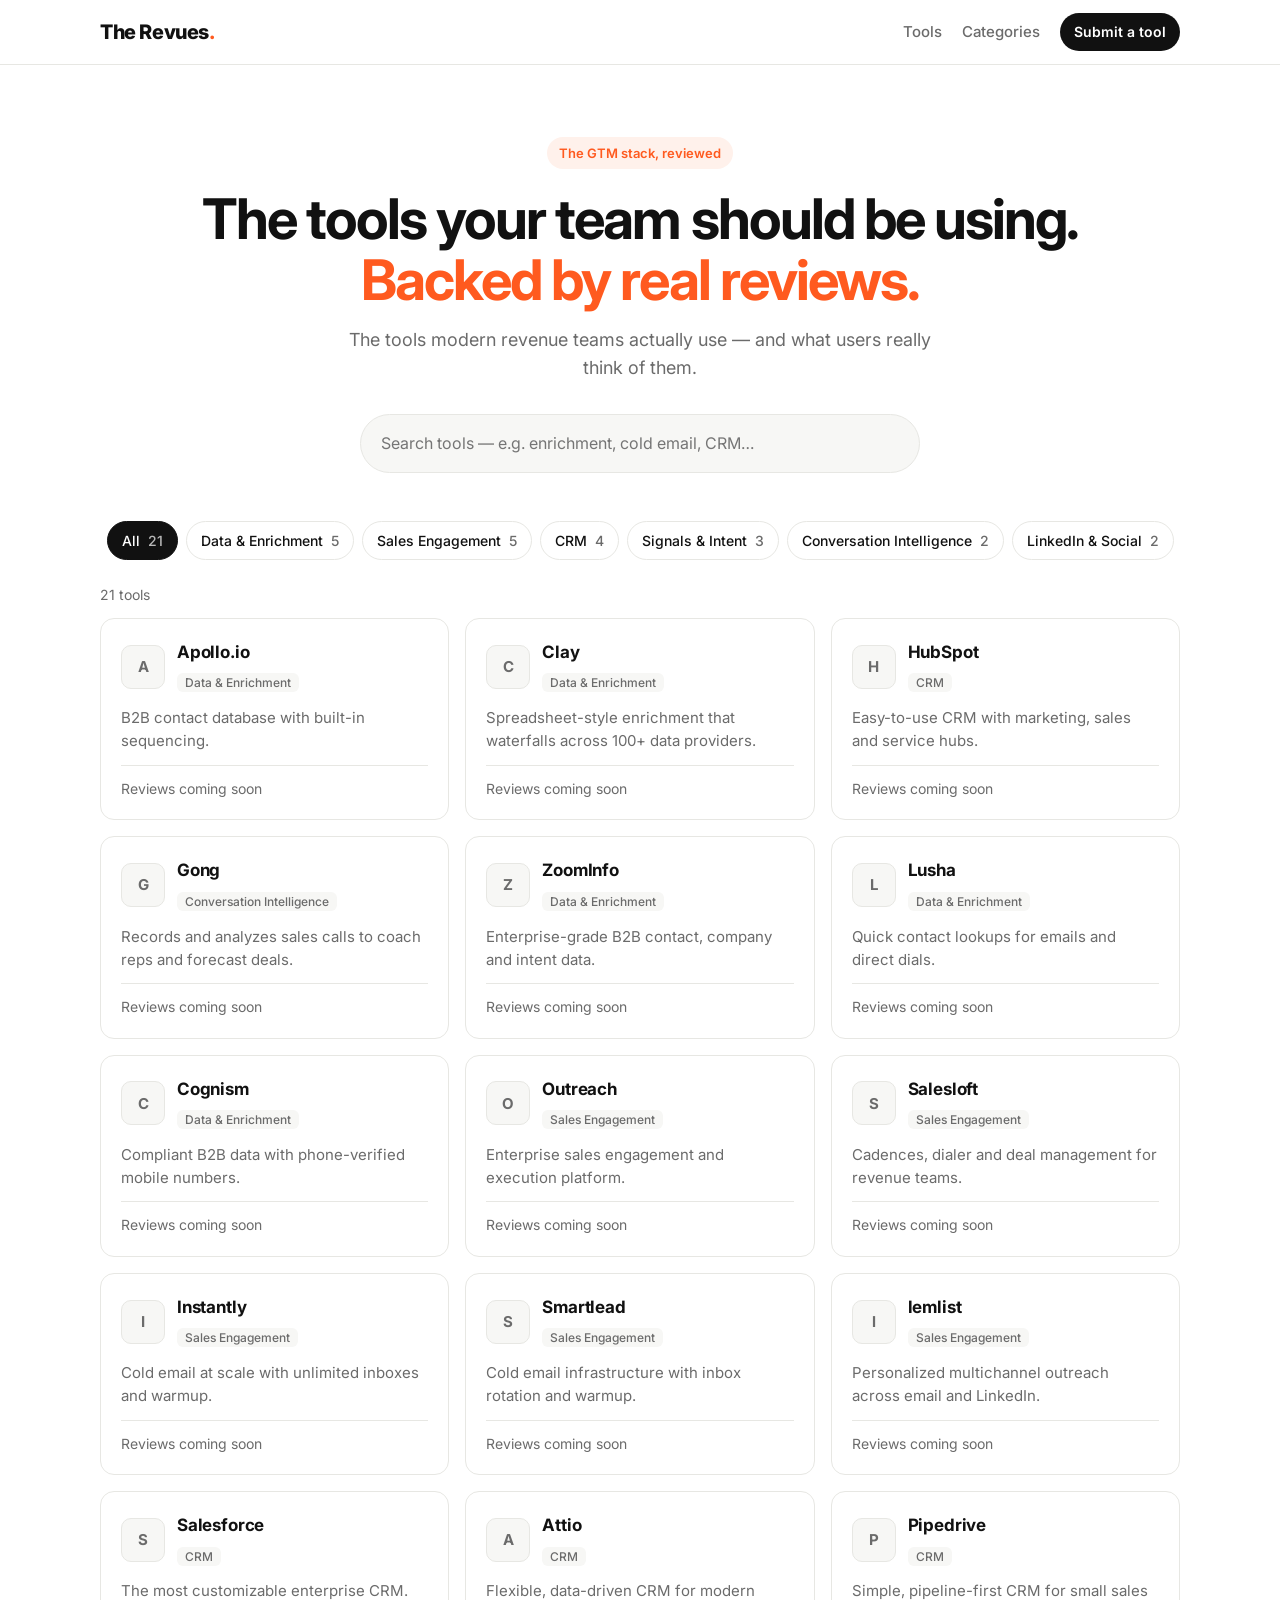
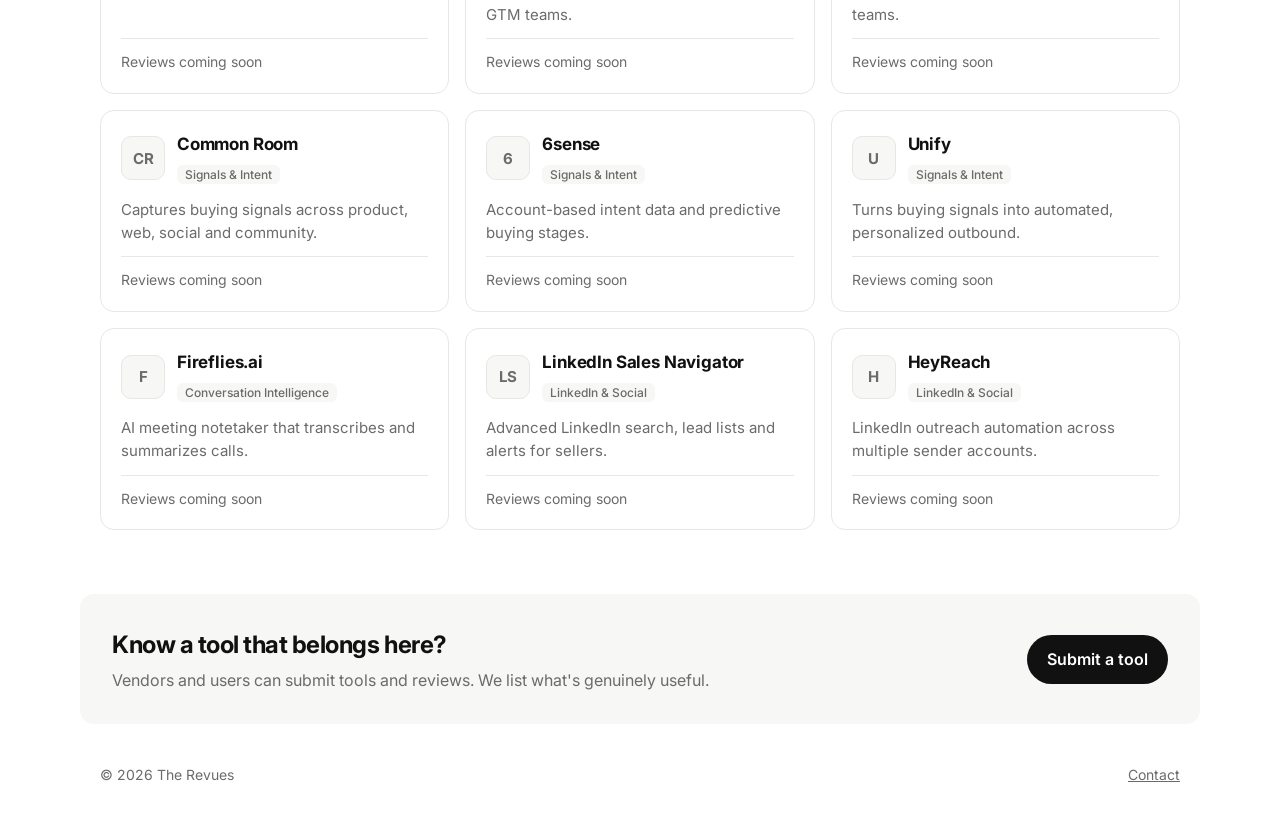
==== index.html @ 81233e91 "Build The Revues tool directory site Static site (no build step): homepage with search and category " ====
<!doctype html>
<html lang="en">
<head>
  <meta charset="utf-8" />
  <meta name="viewport" content="width=device-width, initial-scale=1" />
  <title>The Revues — The GTM tools worth using, reviewed</title>
  <meta name="description" content="A curated directory of the sales and GTM tools companies should be using, with real user reviews." />
  <link rel="preconnect" href="https://fonts.googleapis.com" />
  <link rel="stylesheet" href="https://fonts.googleapis.com/css2?family=Inter:wght@400;500;600;700;800&display=swap" />
  <link rel="stylesheet" href="styles.css" />
</head>
<body>
  <header class="nav">
    <div class="wrap nav-inner">
      <a href="index.html" class="logo">The Revues<span>.</span></a>
      <nav>
        <a href="#tools">Tools</a>
        <a href="#categories">Categories</a>
        <a class="btn btn-sm" data-submit href="#">Submit a tool</a>
      </nav>
    </div>
  </header>

  <main>
    <section class="hero">
      <div class="wrap">
        <p class="eyebrow">The GTM stack, reviewed</p>
        <h1>The tools your team should be using.<br /><span>Backed by real reviews.</span></h1>
        <p class="lede" data-tagline></p>
        <div class="search">
          <input id="search" type="search" placeholder="Search tools — e.g. enrichment, cold email, CRM…" autocomplete="off" />
        </div>
      </div>
    </section>

    <section id="categories" class="wrap">
      <div class="chips" id="chips"></div>
    </section>

    <section id="tools" class="wrap">
      <p class="count" id="count"></p>
      <div class="grid" id="grid"></div>
      <p class="empty" id="empty" hidden>No tools match that search. <a href="#" data-submit>Suggest one?</a></p>
    </section>

    <section class="wrap cta">
      <div>
        <h2>Know a tool that belongs here?</h2>
        <p>Vendors and users can submit tools and reviews. We list what's genuinely useful.</p>
      </div>
      <a class="btn" data-submit href="#">Submit a tool</a>
    </section>
  </main>

  <footer class="wrap footer">
    <span>© <span data-year></span> The Revues</span>
    <a data-submit href="#">Contact</a>
  </footer>

  <script src="data/tools.js"></script>
  <script src="app.js"></script>
  <script>Revues.home();</script>
</body>
</html>
---- styles.css ----
:root {
  --bg: #ffffff;
  --surface: #f7f7f5;
  --card: #ffffff;
  --text: #111111;
  --muted: #6b6b6b;
  --line: #e7e7e3;
  --accent: #ff5a1f;
  --accent-soft: #fff1eb;
  --good: #128a4a;
  --warn: #b4441a;
  --radius: 14px;
}
@media (prefers-color-scheme: dark) {
  :root {
    --bg: #0e0e0e;
    --surface: #171717;
    --card: #161616;
    --text: #f2f2f2;
    --muted: #9a9a9a;
    --line: #2a2a2a;
    --accent-soft: #2a1710;
    --good: #4cc282;
    --warn: #f08a5d;
  }
}
* { box-sizing: border-box; }
body {
  margin: 0;
  font-family: Inter, system-ui, -apple-system, sans-serif;
  background: var(--bg);
  color: var(--text);
  line-height: 1.55;
  -webkit-font-smoothing: antialiased;
}
a { color: inherit; }
.wrap { max-width: 1120px; margin: 0 auto; padding: 0 20px; }
.muted { color: var(--muted); }

/* Nav */
.nav { border-bottom: 1px solid var(--line); position: sticky; top: 0; background: color-mix(in srgb, var(--bg) 90%, transparent); backdrop-filter: blur(8px); z-index: 10; }
.nav-inner { display: flex; align-items: center; justify-content: space-between; height: 64px; }
.logo { font-weight: 800; font-size: 20px; text-decoration: none; letter-spacing: -0.02em; }
.logo span { color: var(--accent); }
.nav nav { display: flex; gap: 20px; align-items: center; }
.nav nav a:not(.btn) { text-decoration: none; color: var(--muted); font-weight: 500; font-size: 15px; }
.nav nav a:not(.btn):hover { color: var(--text); }

/* Buttons */
.btn { display: inline-block; background: var(--text); color: var(--bg); padding: 12px 20px; border-radius: 999px; font-weight: 600; text-decoration: none; white-space: nowrap; }
.btn:hover { background: var(--accent); color: #fff; }
.btn-sm { padding: 8px 14px; font-size: 14px; }
.btn-ghost { background: transparent; color: var(--text); border: 1px solid var(--line); }

/* Hero */
.hero { padding: 72px 0 40px; text-align: center; }
.eyebrow { display: inline-block; background: var(--accent-soft); color: var(--accent); font-weight: 600; font-size: 13px; padding: 6px 12px; border-radius: 999px; margin: 0 0 20px; }
.hero h1 { font-size: clamp(32px, 5.5vw, 56px); line-height: 1.08; letter-spacing: -0.035em; margin: 0 0 16px; }
.hero h1 span { color: var(--accent); }
.lede { color: var(--muted); font-size: 18px; max-width: 620px; margin: 0 auto; }
.search { max-width: 560px; margin: 32px auto 0; }
.search input { width: 100%; font: inherit; font-size: 16px; padding: 16px 20px; border-radius: 999px; border: 1px solid var(--line); background: var(--surface); color: var(--text); outline: none; }
.search input:focus { border-color: var(--accent); box-shadow: 0 0 0 4px var(--accent-soft); }

/* Category chips */
.chips { display: flex; flex-wrap: wrap; gap: 8px; justify-content: center; padding: 8px 0 24px; }
.chip { font: inherit; font-size: 14px; font-weight: 500; border: 1px solid var(--line); background: var(--card); color: var(--text); padding: 8px 14px; border-radius: 999px; cursor: pointer; }
.chip span { color: var(--muted); margin-left: 4px; }
.chip:hover { border-color: var(--text); }
.chip.active { background: var(--text); color: var(--bg); border-color: var(--text); }
.chip.active span { color: inherit; opacity: 0.7; }

/* Grid + cards */
.count { color: var(--muted); font-size: 14px; margin: 0 0 12px; }
.grid { display: grid; grid-template-columns: repeat(auto-fill, minmax(300px, 1fr)); gap: 16px; }
.card { display: flex; flex-direction: column; gap: 12px; background: var(--card); border: 1px solid var(--line); border-radius: var(--radius); padding: 20px; text-decoration: none; transition: transform .15s, border-color .15s, box-shadow .15s; }
.card:hover { transform: translateY(-2px); border-color: var(--text); box-shadow: 0 8px 24px rgba(0,0,0,.06); }
.card-top { display: flex; gap: 12px; align-items: center; }
.card h3 { margin: 0 0 4px; font-size: 17px; letter-spacing: -0.01em; }
.card p { margin: 0; color: var(--muted); font-size: 15px; flex: 1; }
.card-foot { font-size: 14px; border-top: 1px solid var(--line); padding-top: 12px; }
.tag { font-size: 12px; font-weight: 500; color: var(--muted); background: var(--surface); padding: 2px 8px; border-radius: 6px; }
.empty { text-align: center; color: var(--muted); padding: 40px 0; }

.logo-box { position: relative; flex: none; display: grid; place-items: center; background: var(--surface); border: 1px solid var(--line); border-radius: 10px; overflow: hidden; font-weight: 700; color: var(--muted); }
.logo-box img { position: absolute; inset: 0; width: 100%; height: 100%; object-fit: contain; padding: 18%; background: #fff; }
.logo-md { width: 44px; height: 44px; font-size: 15px; }
.logo-lg { width: 72px; height: 72px; font-size: 24px; border-radius: 16px; }

.stars { color: #f5a623; letter-spacing: 1px; }
.rating strong { margin: 0 4px 0 6px; }

/* CTA + footer */
.cta { display: flex; justify-content: space-between; align-items: center; gap: 24px; margin-top: 64px; padding: 32px; background: var(--surface); border-radius: var(--radius); }
.cta h2 { margin: 0 0 4px; letter-spacing: -0.02em; }
.cta p { margin: 0; color: var(--muted); }
.footer { display: flex; justify-content: space-between; color: var(--muted); font-size: 14px; padding: 40px 20px; }

/* Tool page */
.back { display: inline-block; margin: 32px 0 16px; color: var(--muted); text-decoration: none; font-size: 14px; }
.back:hover { color: var(--text); }
.tool-head { display: grid; grid-template-columns: auto 1fr auto; gap: 20px; align-items: center; padding-bottom: 32px; border-bottom: 1px solid var(--line); }
.tool-head h1 { margin: 0; font-size: 36px; letter-spacing: -0.03em; }
.tool-head .lede { margin: 4px 0 8px; text-align: left; }
.tool-actions { display: flex; flex-direction: column; gap: 8px; }
.tool-body { display: grid; grid-template-columns: 1fr 300px; gap: 48px; padding-top: 16px; }
.tool-body h2 { letter-spacing: -0.02em; margin-top: 32px; }
.proscons { display: grid; grid-template-columns: 1fr 1fr; gap: 16px; }
.proscons > div { background: var(--surface); border-radius: var(--radius); padding: 16px 20px; }
.proscons h3 { margin: 0 0 8px; font-size: 15px; }
.proscons ul { margin: 0; padding: 0; list-style: none; }
.proscons li { padding-left: 22px; position: relative; margin: 6px 0; font-size: 15px; }
.pros li::before { content: "✓"; position: absolute; left: 0; color: var(--good); font-weight: 700; }
.cons li::before { content: "!"; position: absolute; left: 4px; color: var(--warn); font-weight: 700; }
.review { margin: 0 0 12px; padding: 20px; border: 1px solid var(--line); border-radius: var(--radius); }
.review blockquote { margin: 0 0 8px; font-size: 16px; }
.review figcaption { font-size: 14px; }
.empty-reviews p { margin: 0; color: var(--muted); }
.facts { align-self: start; position: sticky; top: 88px; margin-top: 32px; border: 1px solid var(--line); border-radius: var(--radius); padding: 20px; }
.facts dl { margin: 0; }
.facts dt { font-size: 12px; text-transform: uppercase; letter-spacing: .06em; color: var(--muted); font-weight: 600; }
.facts dd { margin: 2px 0 16px; font-size: 15px; }
.facts dd:last-child { margin-bottom: 0; }
.related { margin-top: 64px; }
.notfound { text-align: center; padding: 120px 0; }

@media (max-width: 760px) {
  .nav nav a:not(.btn) { display: none; }
  .hero { padding: 48px 0 24px; }
  .grid { grid-template-columns: 1fr; }
  .cta { flex-direction: column; align-items: flex-start; }
  .tool-head { grid-template-columns: auto 1fr; }
  .tool-actions { grid-column: 1 / -1; flex-direction: row; flex-wrap: wrap; }
  .tool-body { grid-template-columns: 1fr; gap: 0; }
  .proscons { grid-template-columns: 1fr; }
  .facts { position: static; }
}
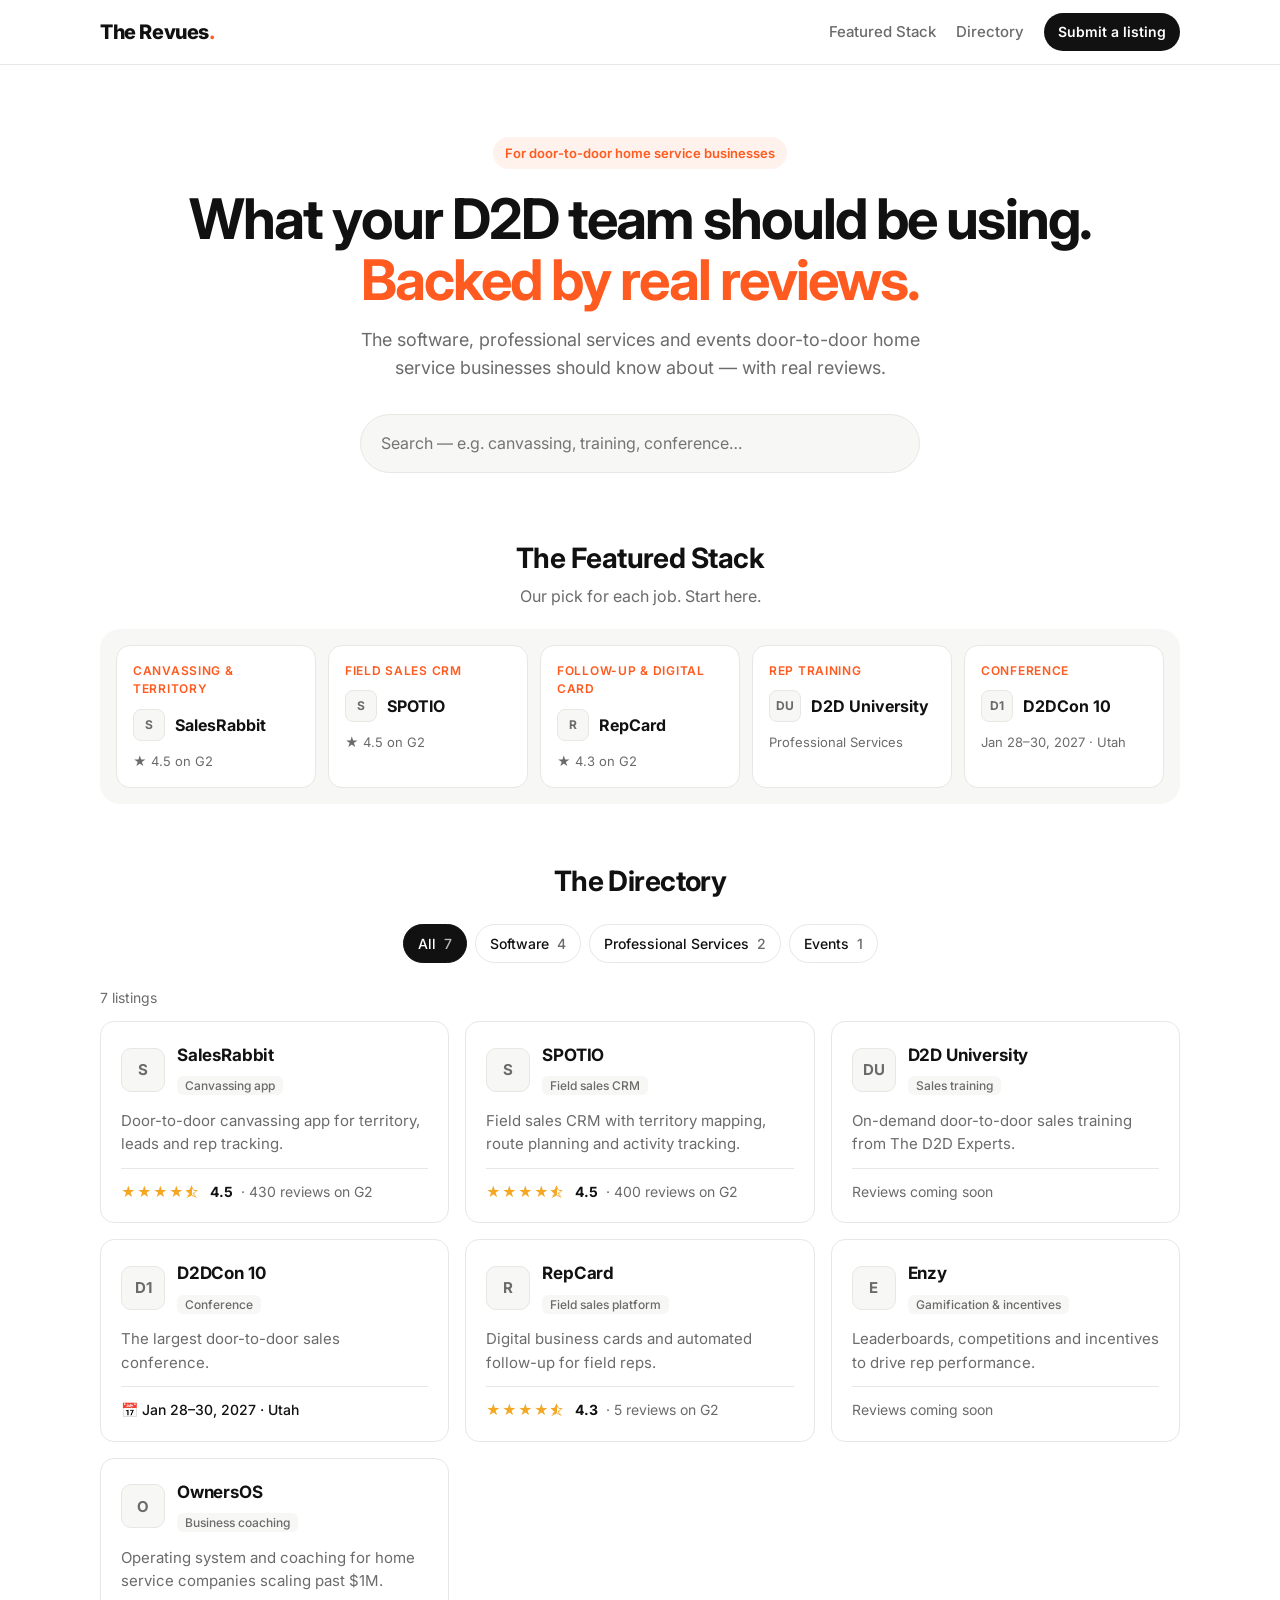
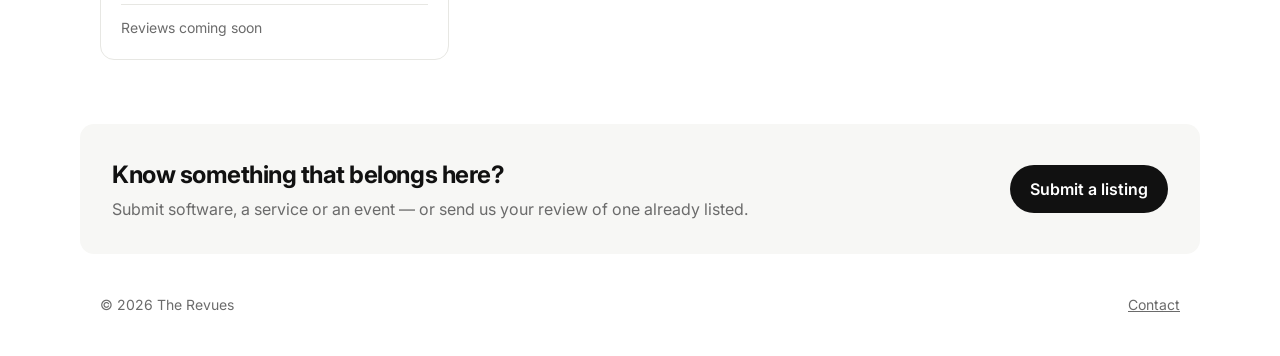
==== commit b163196c: "Refocus on D2D home services: 3 categories, Featured Stack, real ratings - Categories are now Softwa" ====
--- a/index.html
+++ b/index.html
@@ -3,8 +3,8 @@
 <head>
   <meta charset="utf-8" />
   <meta name="viewport" content="width=device-width, initial-scale=1" />
-  <title>The Revues — The GTM tools worth using, reviewed</title>
-  <meta name="description" content="A curated directory of the sales and GTM tools companies should be using, with real user reviews." />
+  <title>The Revues — The door-to-door home services stack, reviewed</title>
+  <meta name="description" content="Software, professional services and events for door-to-door home service businesses, with real reviews." />
   <link rel="preconnect" href="https://fonts.googleapis.com" />
   <link rel="stylesheet" href="https://fonts.googleapis.com/css2?family=Inter:wght@400;500;600;700;800&display=swap" />
   <link rel="stylesheet" href="styles.css" />
@@ -14,9 +14,9 @@
     <div class="wrap nav-inner">
       <a href="index.html" class="logo">The Revues<span>.</span></a>
       <nav>
-        <a href="#tools">Tools</a>
-        <a href="#categories">Categories</a>
-        <a class="btn btn-sm" data-submit href="#">Submit a tool</a>
+        <a href="#stack">Featured Stack</a>
+        <a href="#tools">Directory</a>
+        <a class="btn btn-sm" data-submit href="#">Submit a listing</a>
       </nav>
     </div>
   </header>
@@ -24,31 +24,40 @@
   <main>
     <section class="hero">
       <div class="wrap">
-        <p class="eyebrow">The GTM stack, reviewed</p>
-        <h1>The tools your team should be using.<br /><span>Backed by real reviews.</span></h1>
+        <p class="eyebrow">For door-to-door home service businesses</p>
+        <h1>What your D2D team should be using.<br /><span>Backed by real reviews.</span></h1>
         <p class="lede" data-tagline></p>
         <div class="search">
-          <input id="search" type="search" placeholder="Search tools — e.g. enrichment, cold email, CRM…" autocomplete="off" />
+          <input id="search" type="search" placeholder="Search — e.g. canvassing, training, conference…" autocomplete="off" />
         </div>
       </div>
     </section>
 
+    <section id="stack" class="wrap stack-section">
+      <div class="section-head">
+        <h2>The Featured Stack</h2>
+        <p>Our pick for each job. Start here.</p>
+      </div>
+      <div class="stack" id="stack-list"></div>
+    </section>
+
     <section id="categories" class="wrap">
+      <h2 class="dir-title">The Directory</h2>
       <div class="chips" id="chips"></div>
     </section>
 
     <section id="tools" class="wrap">
       <p class="count" id="count"></p>
       <div class="grid" id="grid"></div>
-      <p class="empty" id="empty" hidden>No tools match that search. <a href="#" data-submit>Suggest one?</a></p>
+      <p class="empty" id="empty" hidden>Nothing matches that search. <a href="#" data-submit>Suggest one?</a></p>
     </section>
 
     <section class="wrap cta">
       <div>
-        <h2>Know a tool that belongs here?</h2>
-        <p>Vendors and users can submit tools and reviews. We list what's genuinely useful.</p>
+        <h2>Know something that belongs here?</h2>
+        <p>Submit software, a service or an event — or send us your review of one already listed.</p>
       </div>
-      <a class="btn" data-submit href="#">Submit a tool</a>
+      <a class="btn" data-submit href="#">Submit a listing</a>
     </section>
   </main>
 
--- a/styles.css
+++ b/styles.css
@@ -135,3 +135,24 @@
   .proscons { grid-template-columns: 1fr; }
   .facts { position: static; }
 }
+
+/* Featured stack */
+.section-head { text-align: center; margin-bottom: 20px; }
+.section-head h2, .dir-title { margin: 0 0 4px; font-size: 28px; letter-spacing: -0.02em; }
+.section-head p { margin: 0; color: var(--muted); }
+.stack-section { margin: 24px auto 56px; }
+.stack { display: grid; grid-template-columns: repeat(auto-fit, minmax(190px, 1fr)); gap: 12px; padding: 16px; background: var(--surface); border-radius: calc(var(--radius) + 6px); }
+.stack-item { display: flex; flex-direction: column; gap: 10px; padding: 16px; background: var(--card); border: 1px solid var(--line); border-radius: var(--radius); text-decoration: none; transition: border-color .15s, transform .15s; }
+.stack-item:hover { border-color: var(--accent); transform: translateY(-2px); }
+.stack-job { font-size: 12px; font-weight: 600; text-transform: uppercase; letter-spacing: .06em; color: var(--accent); }
+.stack-name { display: flex; align-items: center; gap: 10px; font-size: 16px; }
+.stack-meta { font-size: 13px; color: var(--muted); }
+.logo-sm { width: 32px; height: 32px; font-size: 12px; border-radius: 8px; }
+.dir-title { text-align: center; margin-bottom: 12px; }
+
+/* Ratings by source on tool page */
+.ratings { display: flex; flex-wrap: wrap; gap: 12px; margin-bottom: 16px; }
+.rating-src { display: flex; align-items: center; gap: 12px; padding: 14px 18px; border: 1px solid var(--line); border-radius: var(--radius); text-decoration: none; font-size: 14px; line-height: 1.4; }
+.rating-src:hover { border-color: var(--text); }
+.rating-big { font-size: 30px; font-weight: 800; letter-spacing: -0.03em; }
+.event-when { color: var(--text); font-weight: 500; }
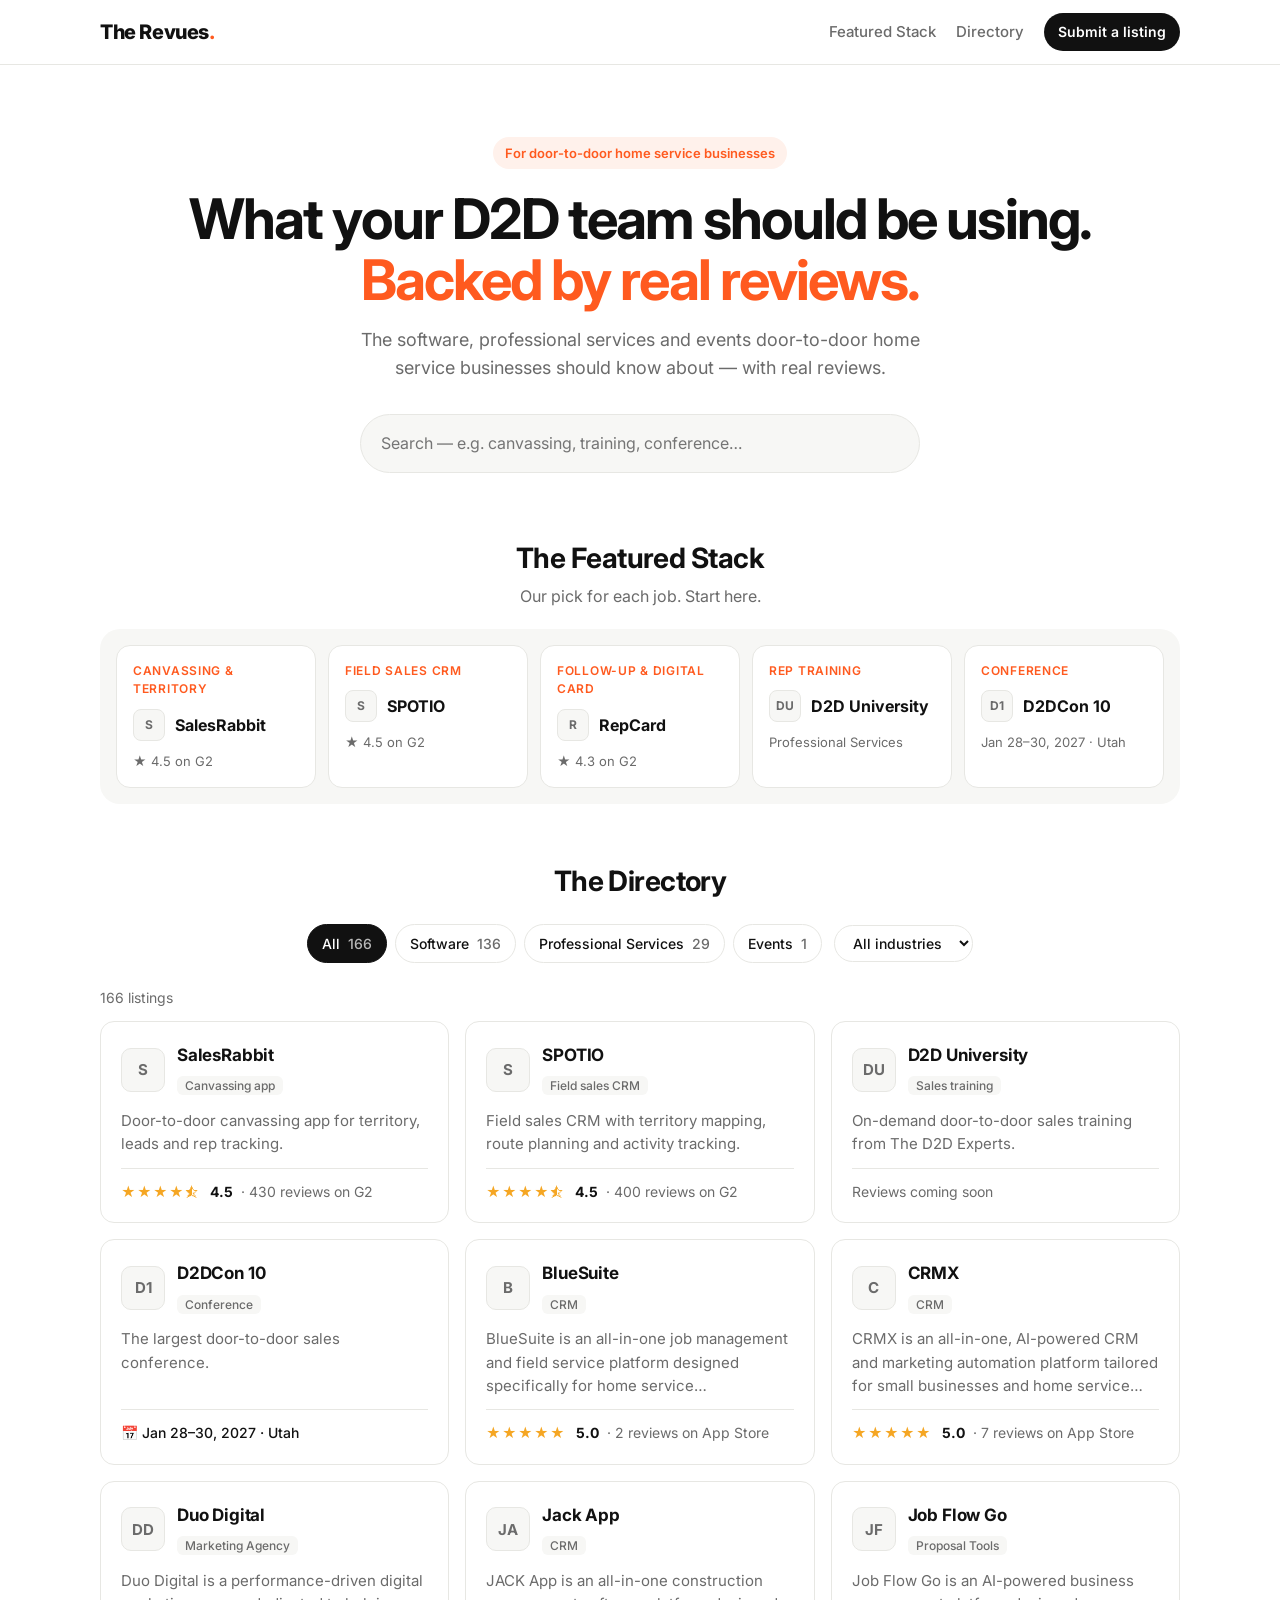
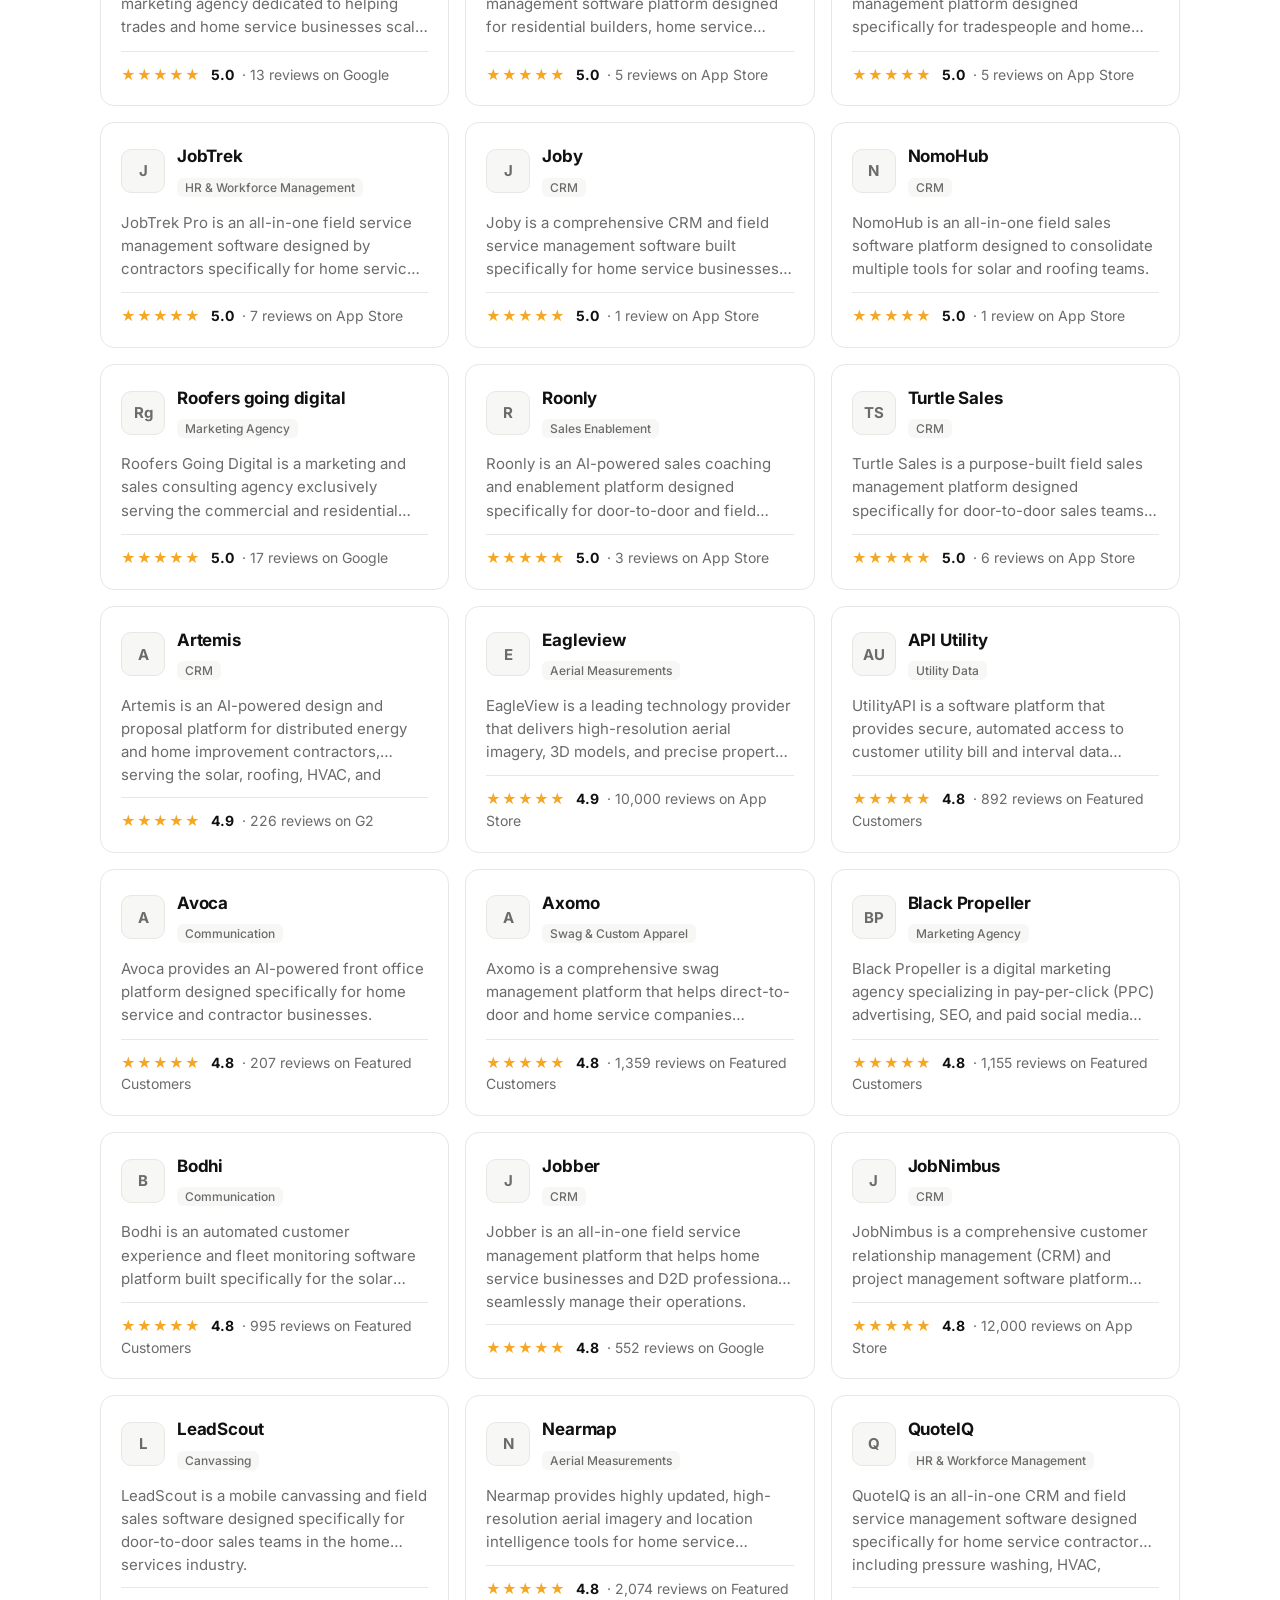
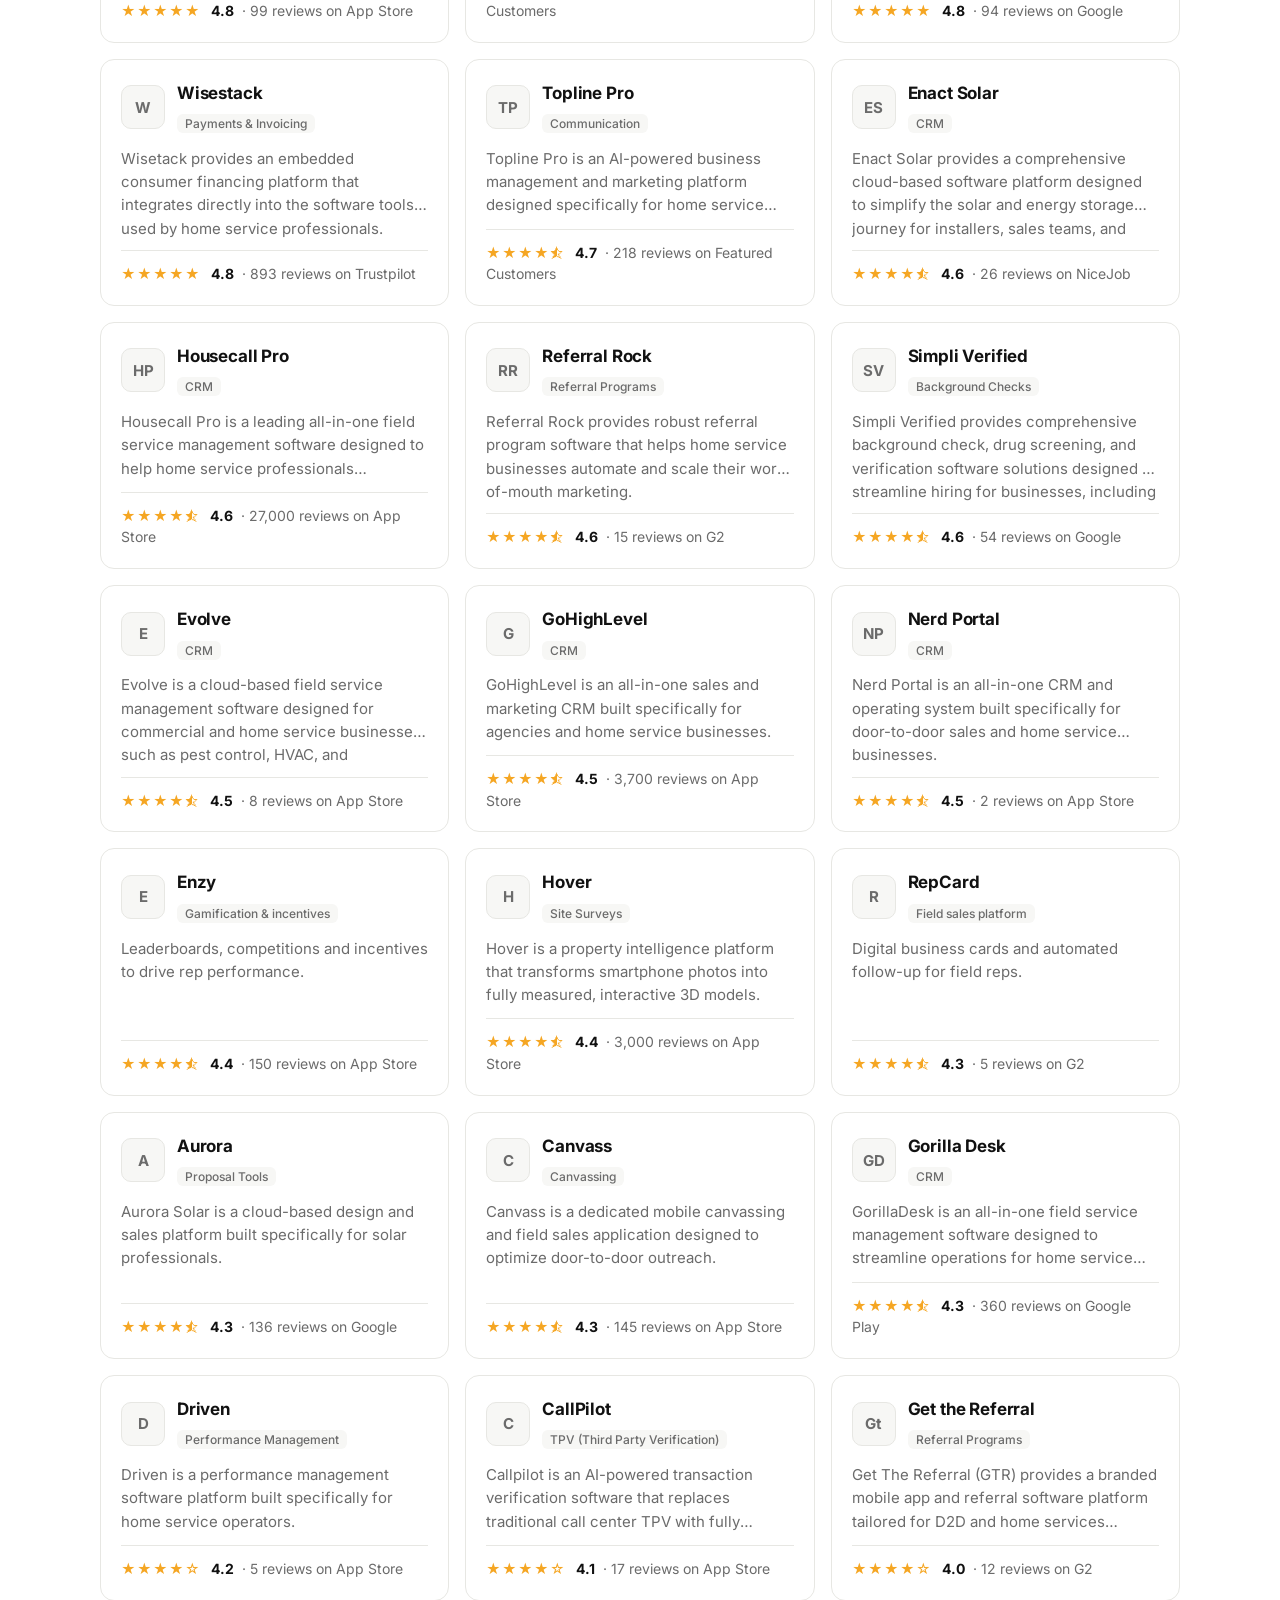
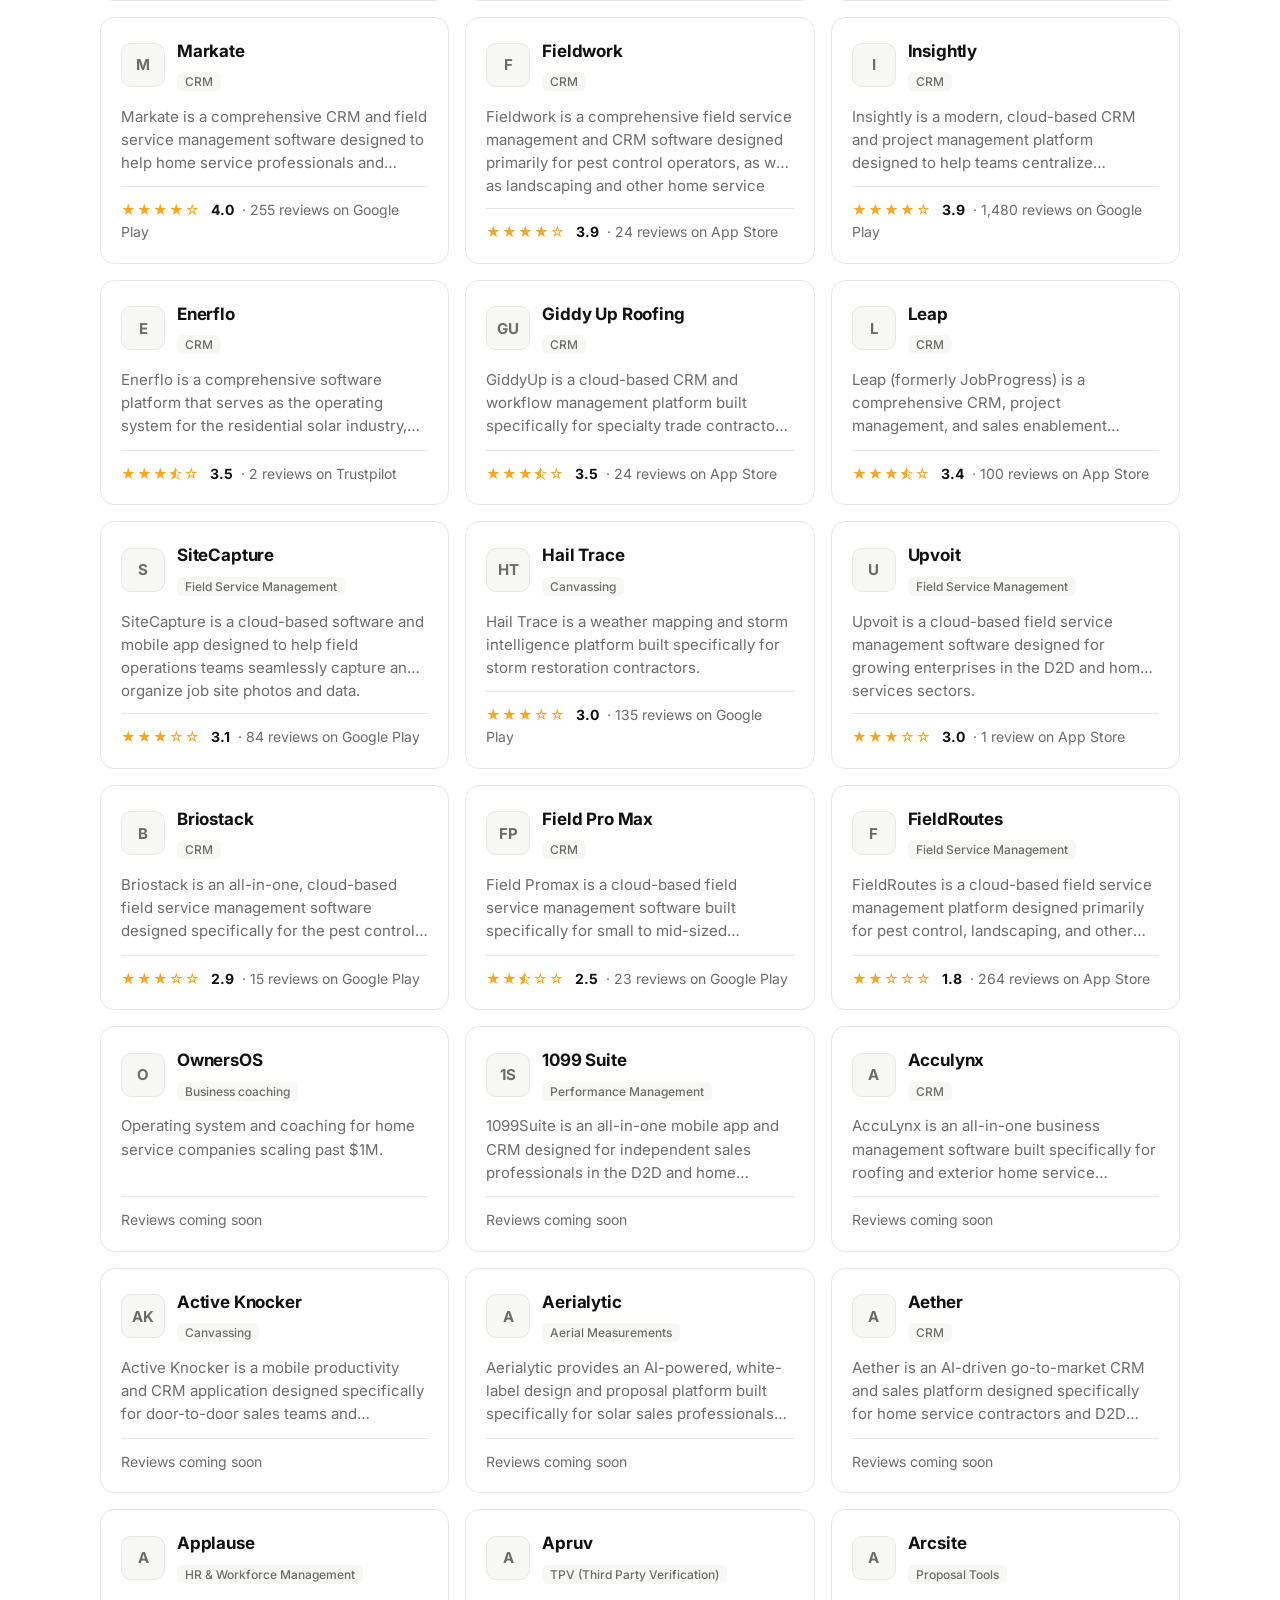
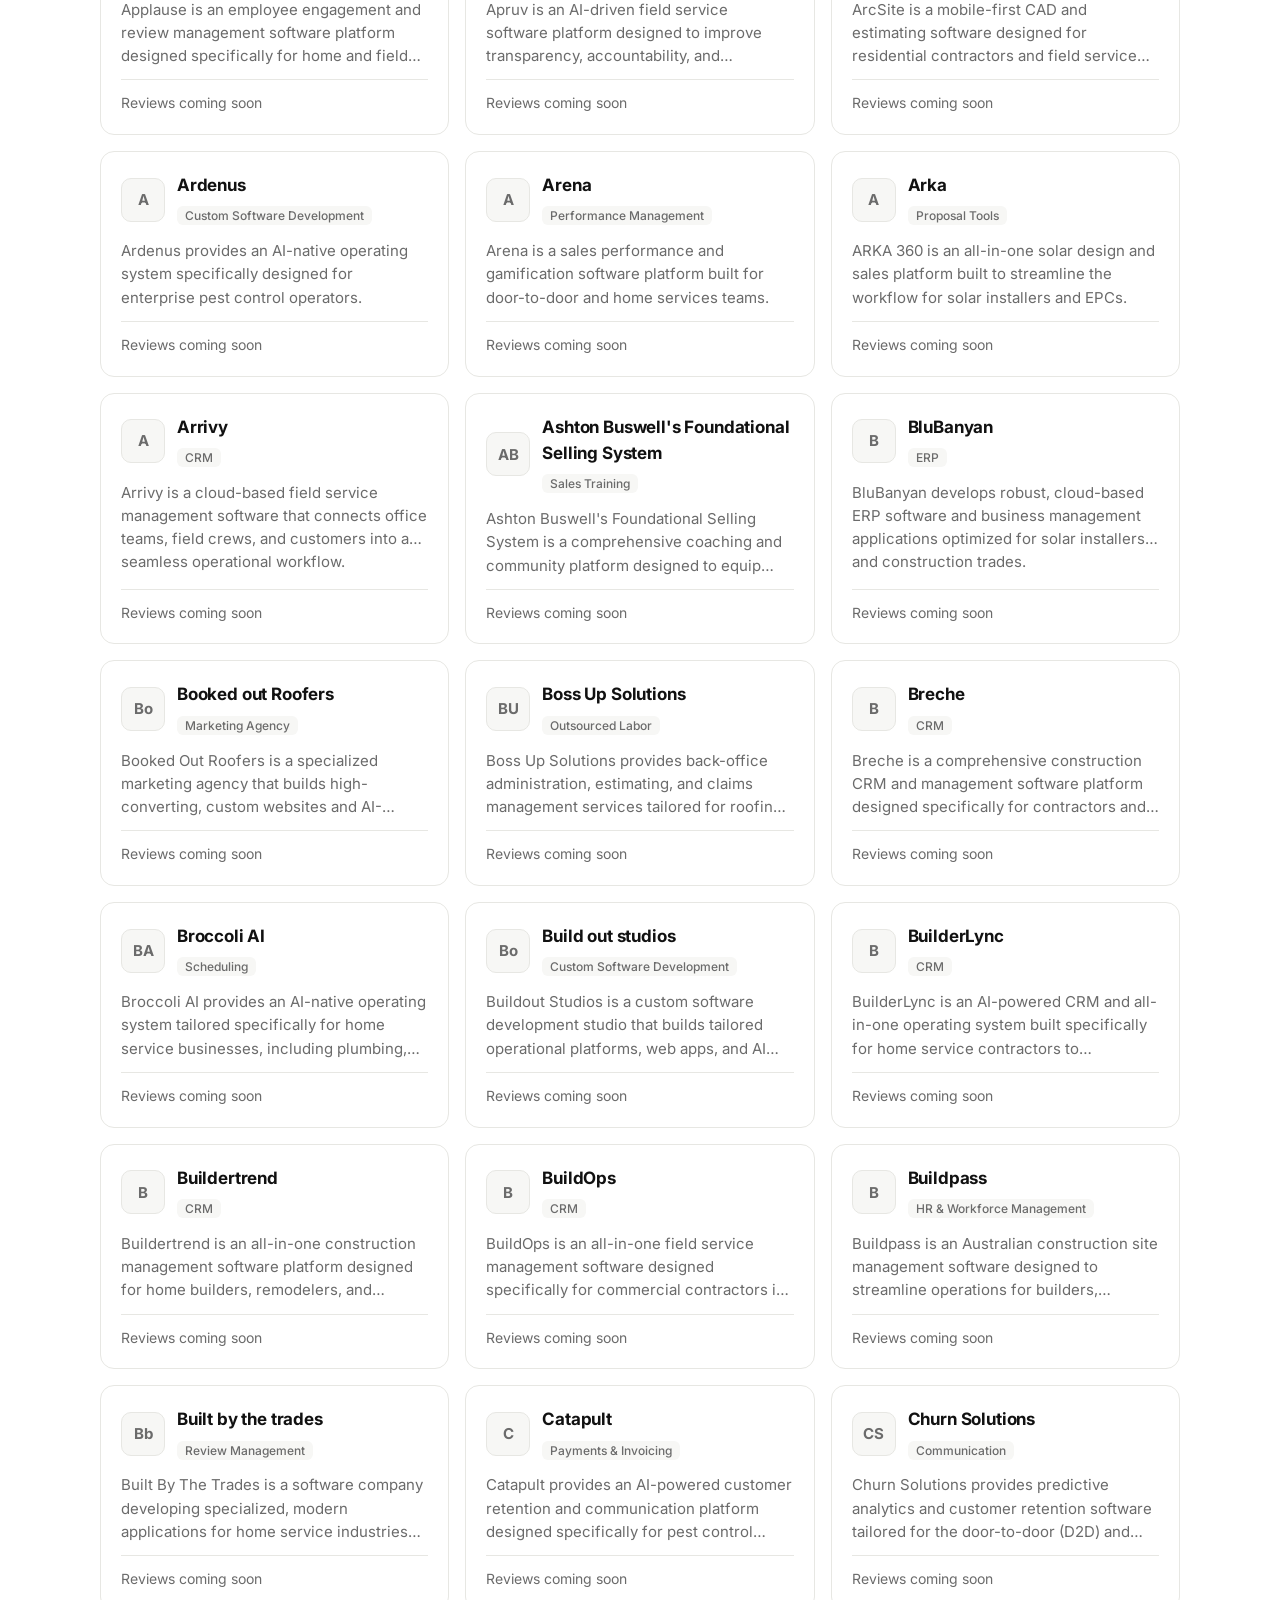
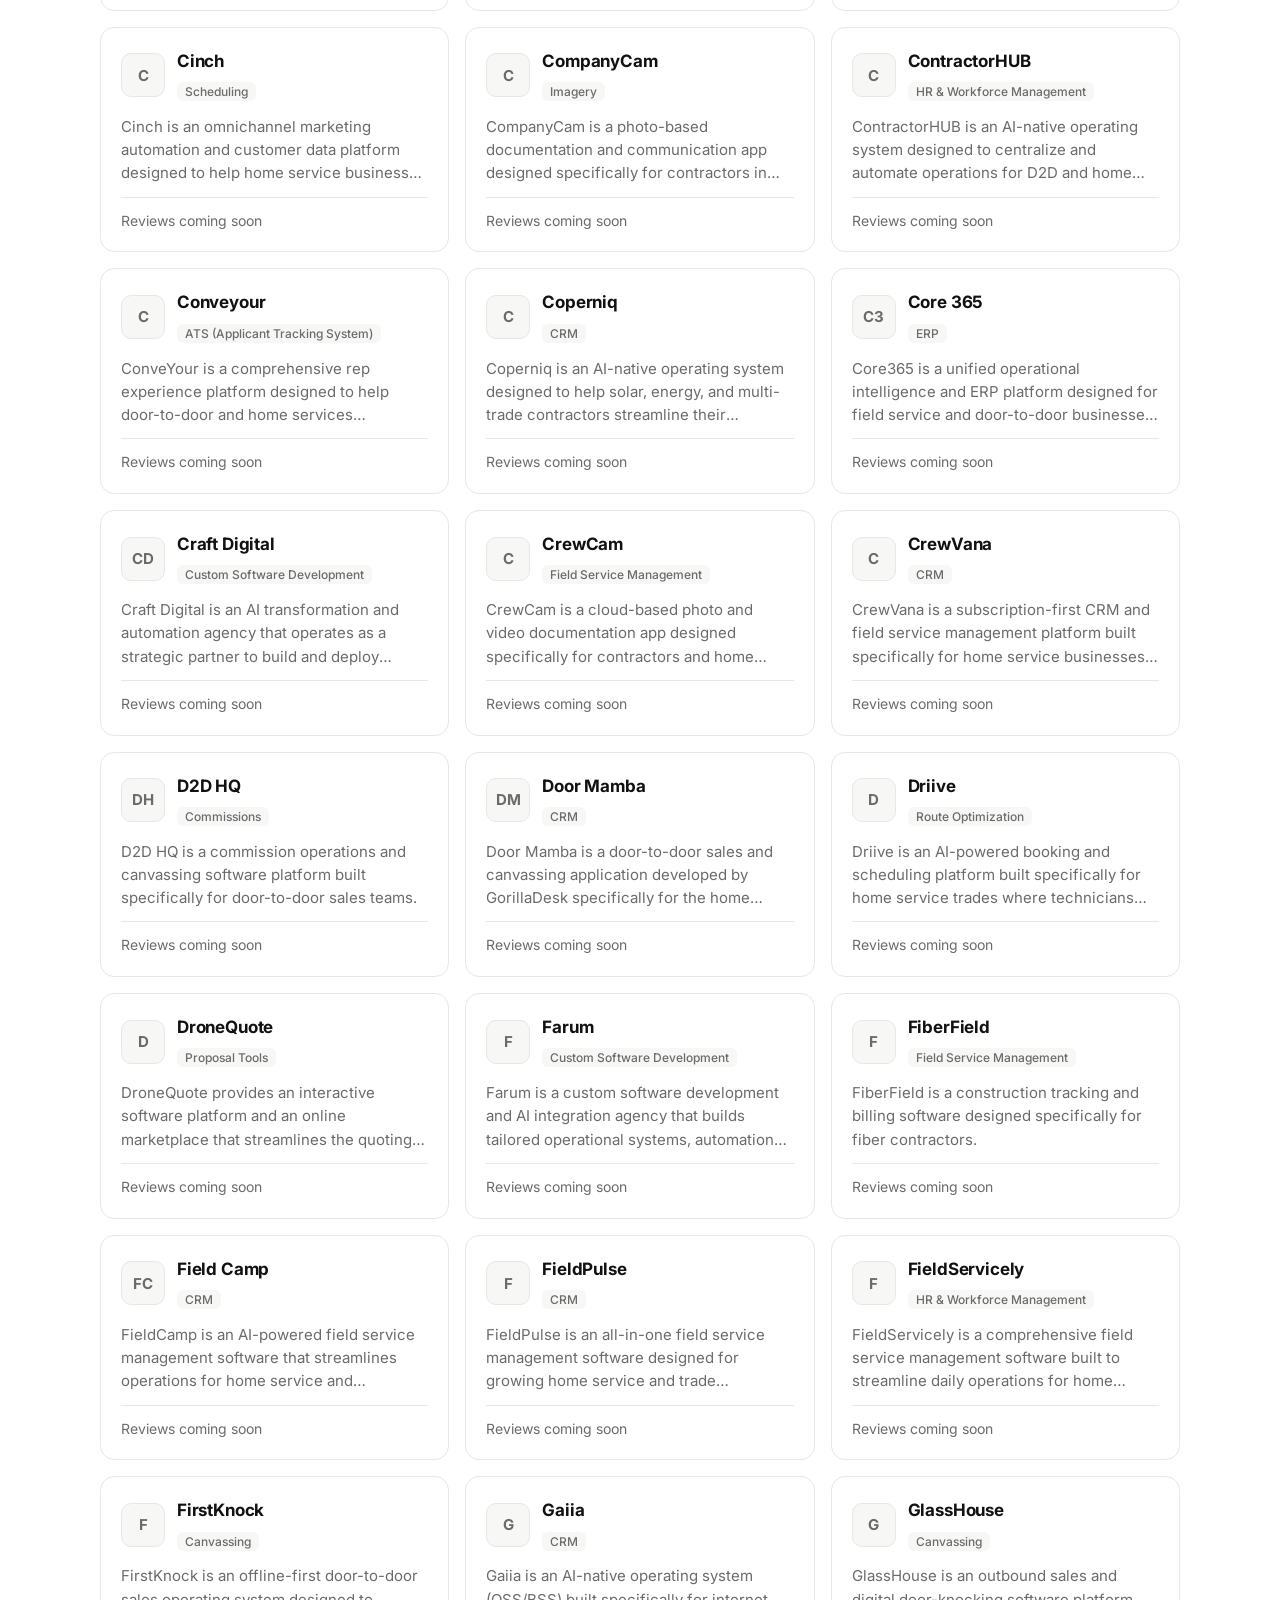
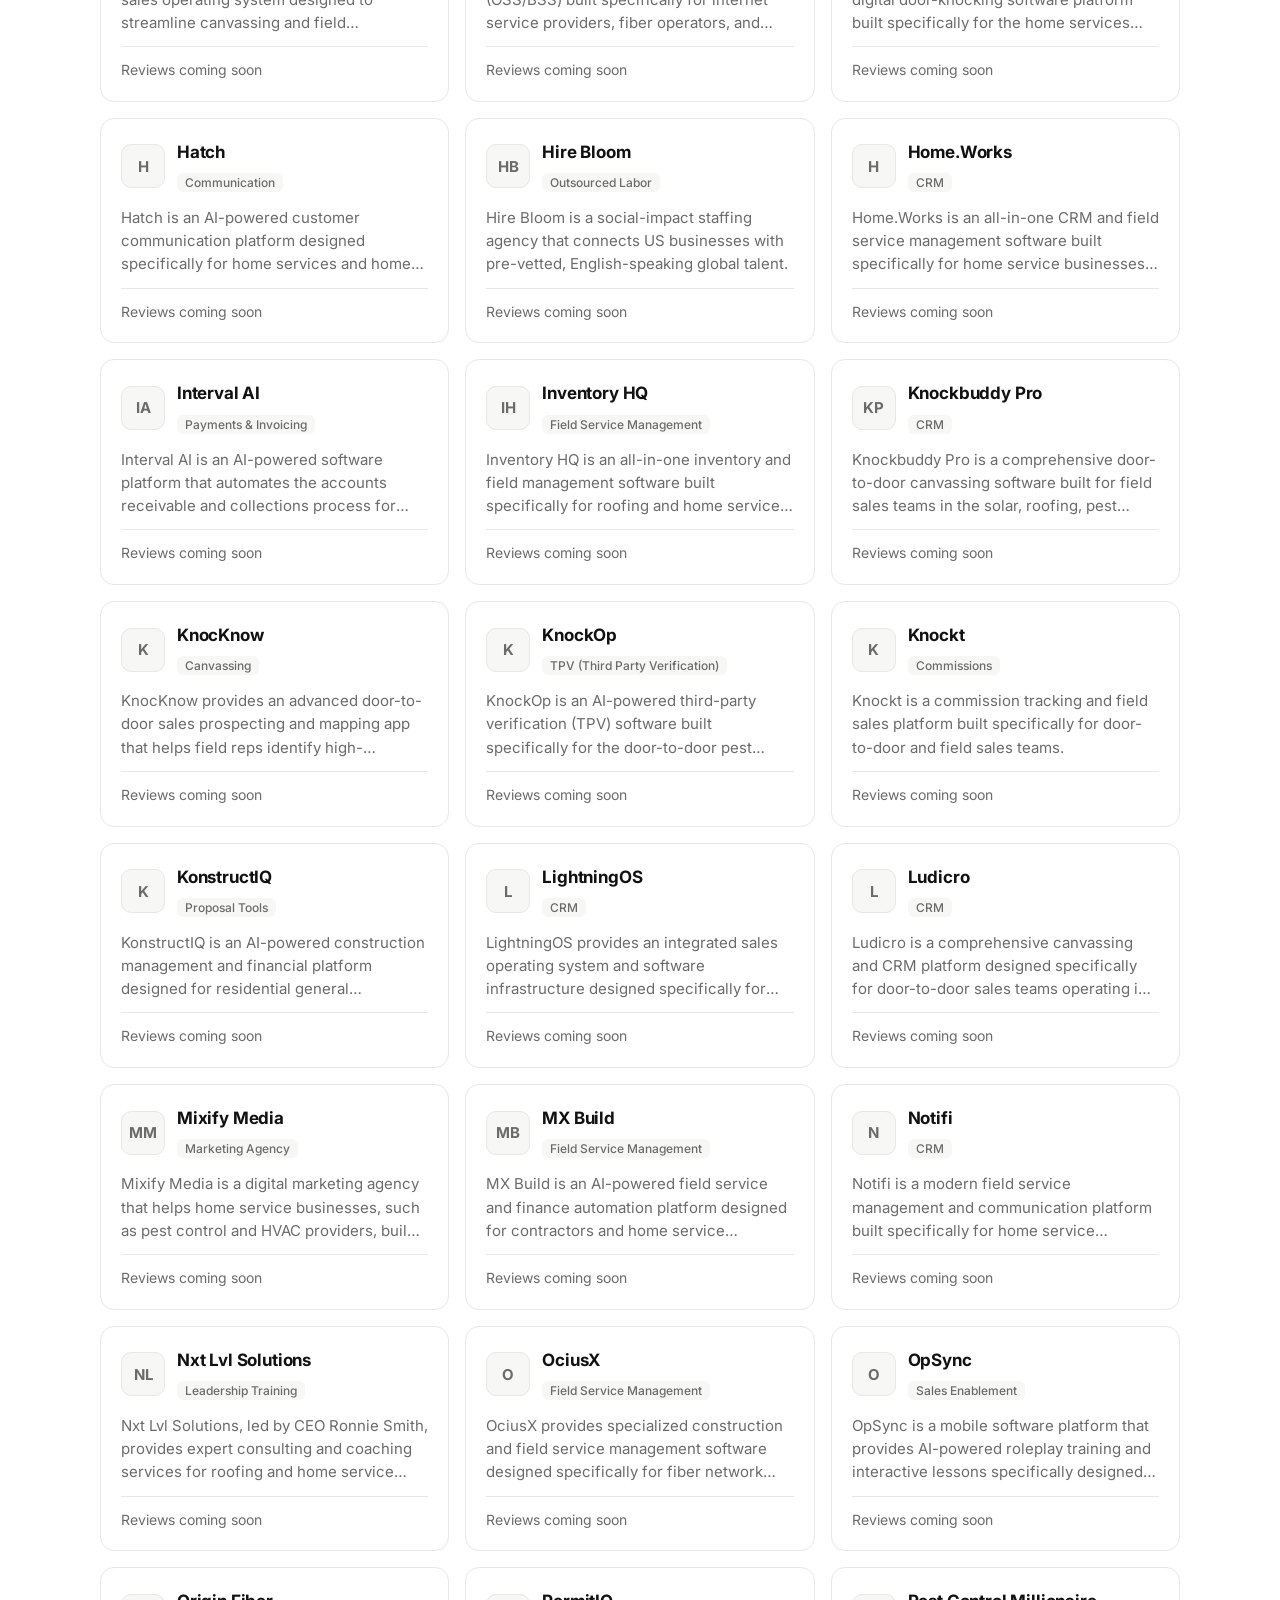
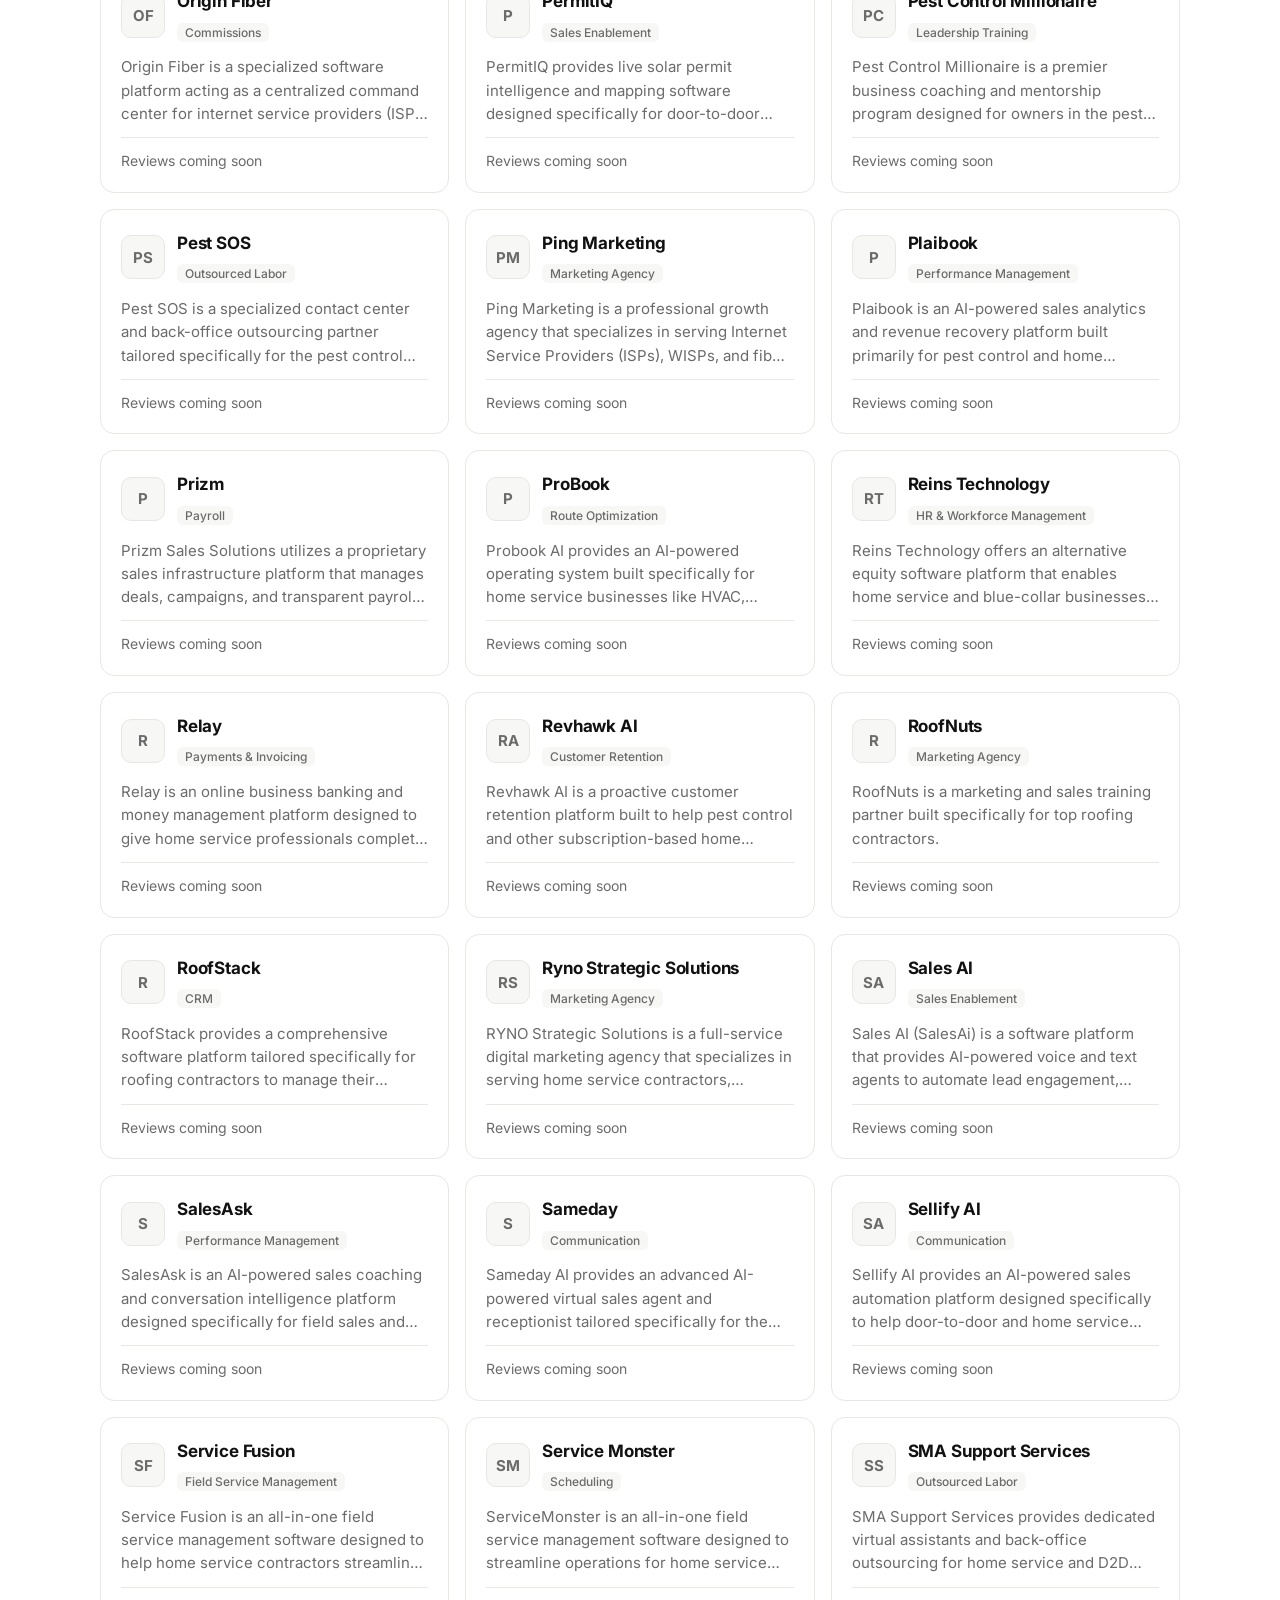
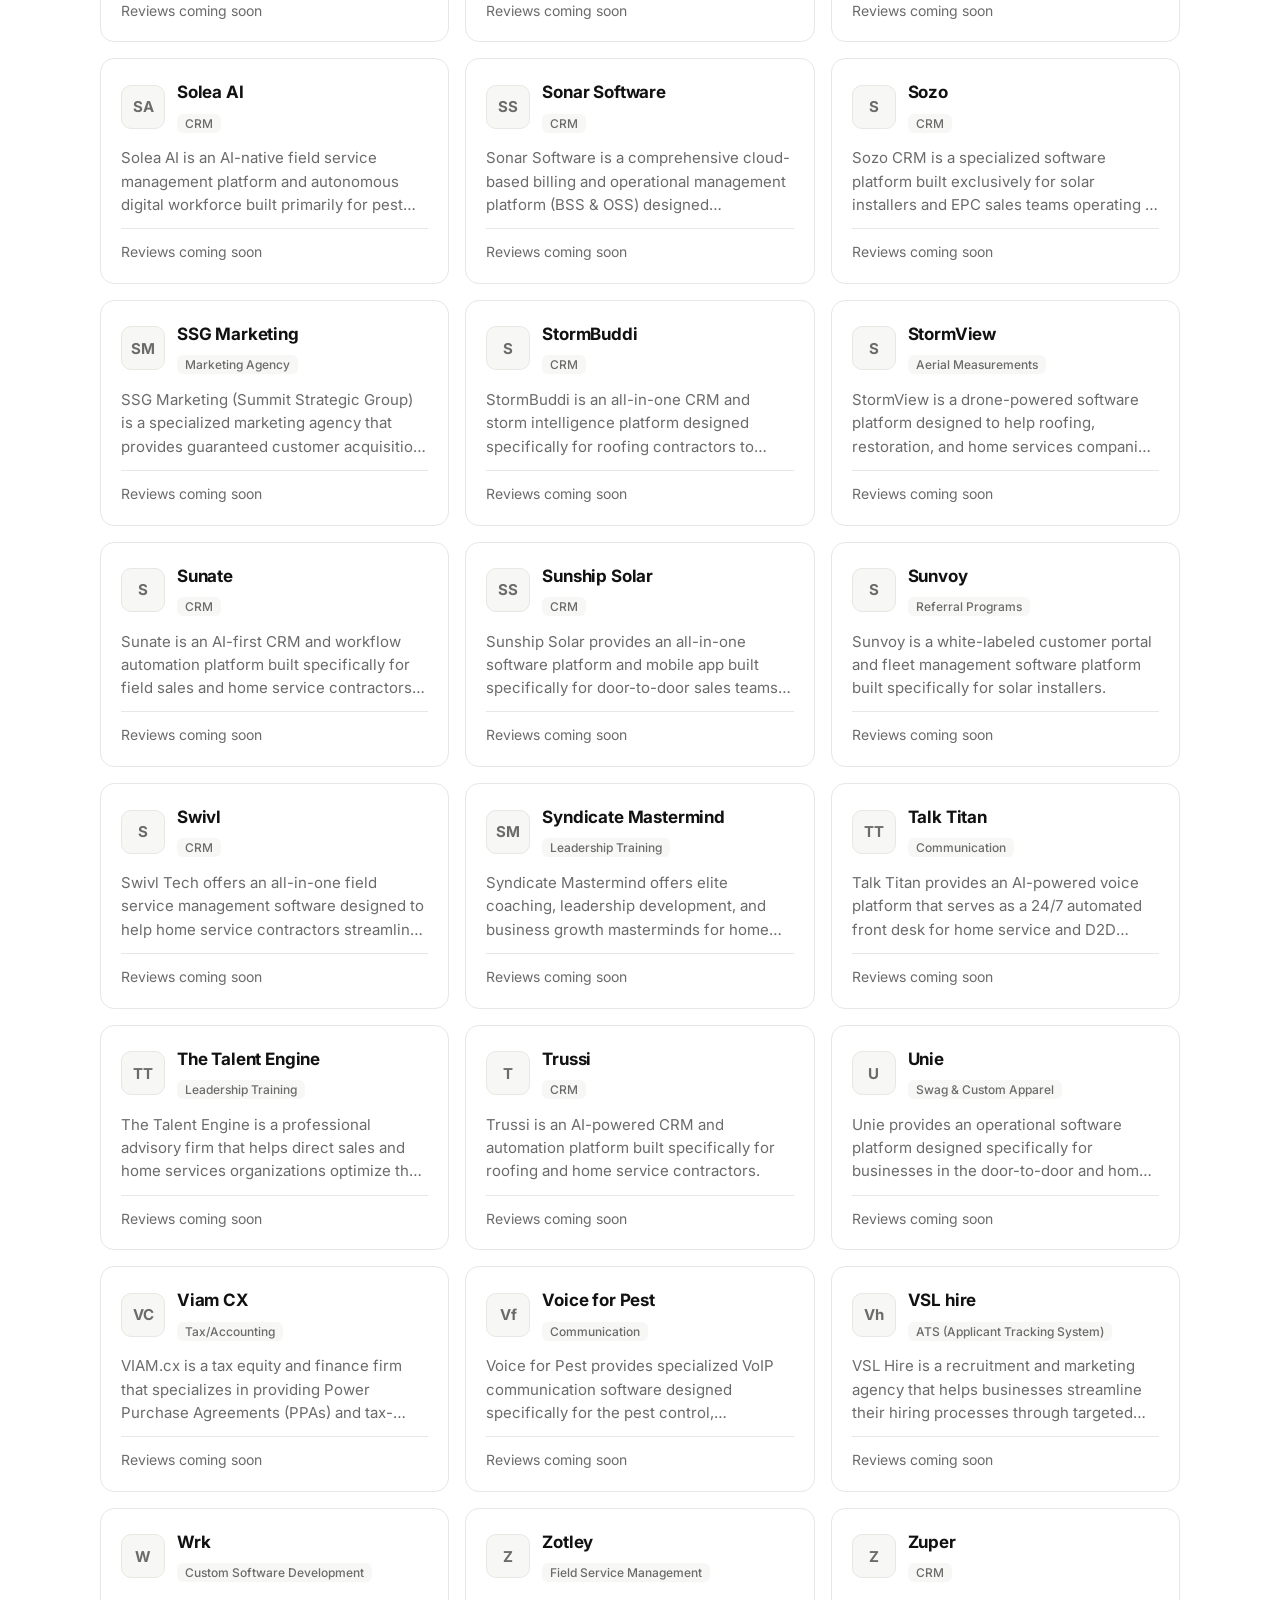
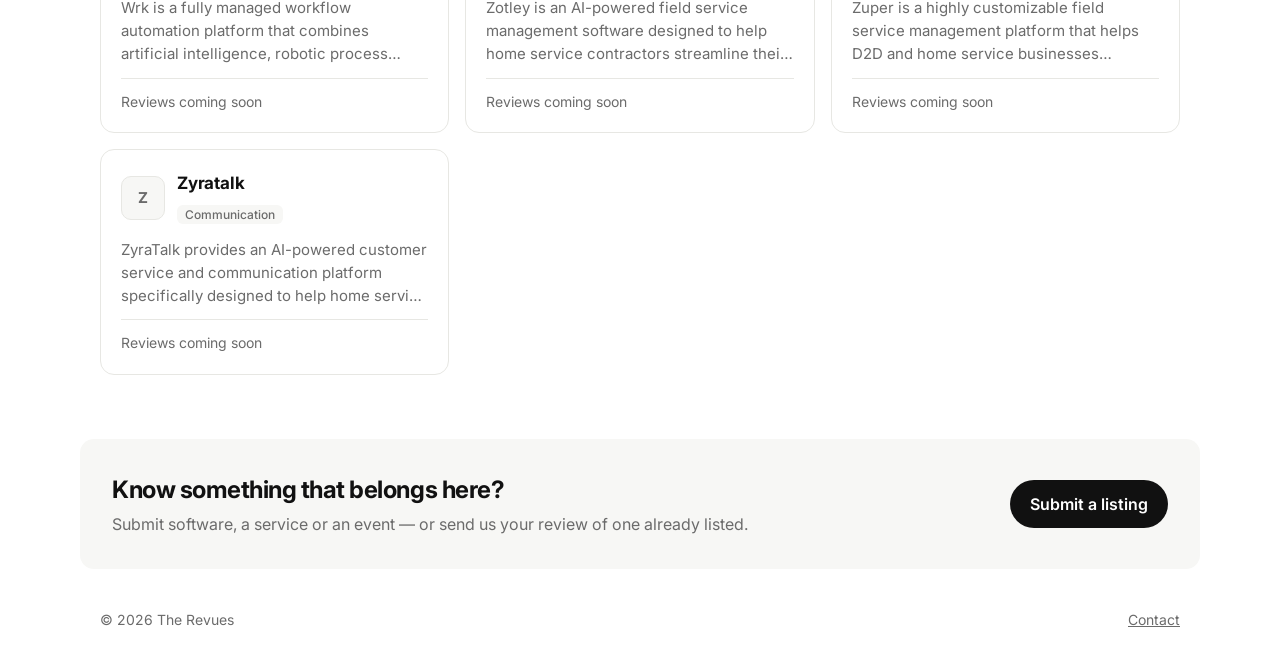
==== commit 7bd29d24: "Add master company list (160 businesses) and build it into the directory - data/companies.csv: maste" ====
--- a/index.html
+++ b/index.html
@@ -43,7 +43,10 @@
 
     <section id="categories" class="wrap">
       <h2 class="dir-title">The Directory</h2>
-      <div class="chips" id="chips"></div>
+      <div class="filters">
+        <div class="chips" id="chips"></div>
+        <select id="industry" class="industry" aria-label="Filter by industry"></select>
+      </div>
     </section>
 
     <section id="tools" class="wrap">
@@ -67,6 +70,7 @@
   </footer>
 
   <script src="data/tools.js"></script>
+  <script src="data/listings.js"></script>
   <script src="app.js"></script>
   <script>Revues.home();</script>
 </body>
--- a/styles.css
+++ b/styles.css
@@ -156,3 +156,10 @@
 .rating-src:hover { border-color: var(--text); }
 .rating-big { font-size: 30px; font-weight: 800; letter-spacing: -0.03em; }
 .event-when { color: var(--text); font-weight: 500; }
+
+/* Industry filter + listing tags */
+.filters { display: flex; flex-wrap: wrap; gap: 12px; align-items: center; justify-content: center; padding-bottom: 24px; }
+.filters .chips { padding: 8px 0 0; }
+.industry { font: inherit; font-size: 14px; font-weight: 500; border: 1px solid var(--line); background: var(--card); color: var(--text); padding: 8px 14px; border-radius: 999px; cursor: pointer; margin-top: 8px; max-width: 100%; }
+.card p { display: -webkit-box; -webkit-line-clamp: 3; -webkit-box-orient: vertical; overflow: hidden; }
+.tag-list { display: flex; flex-wrap: wrap; gap: 6px; }
